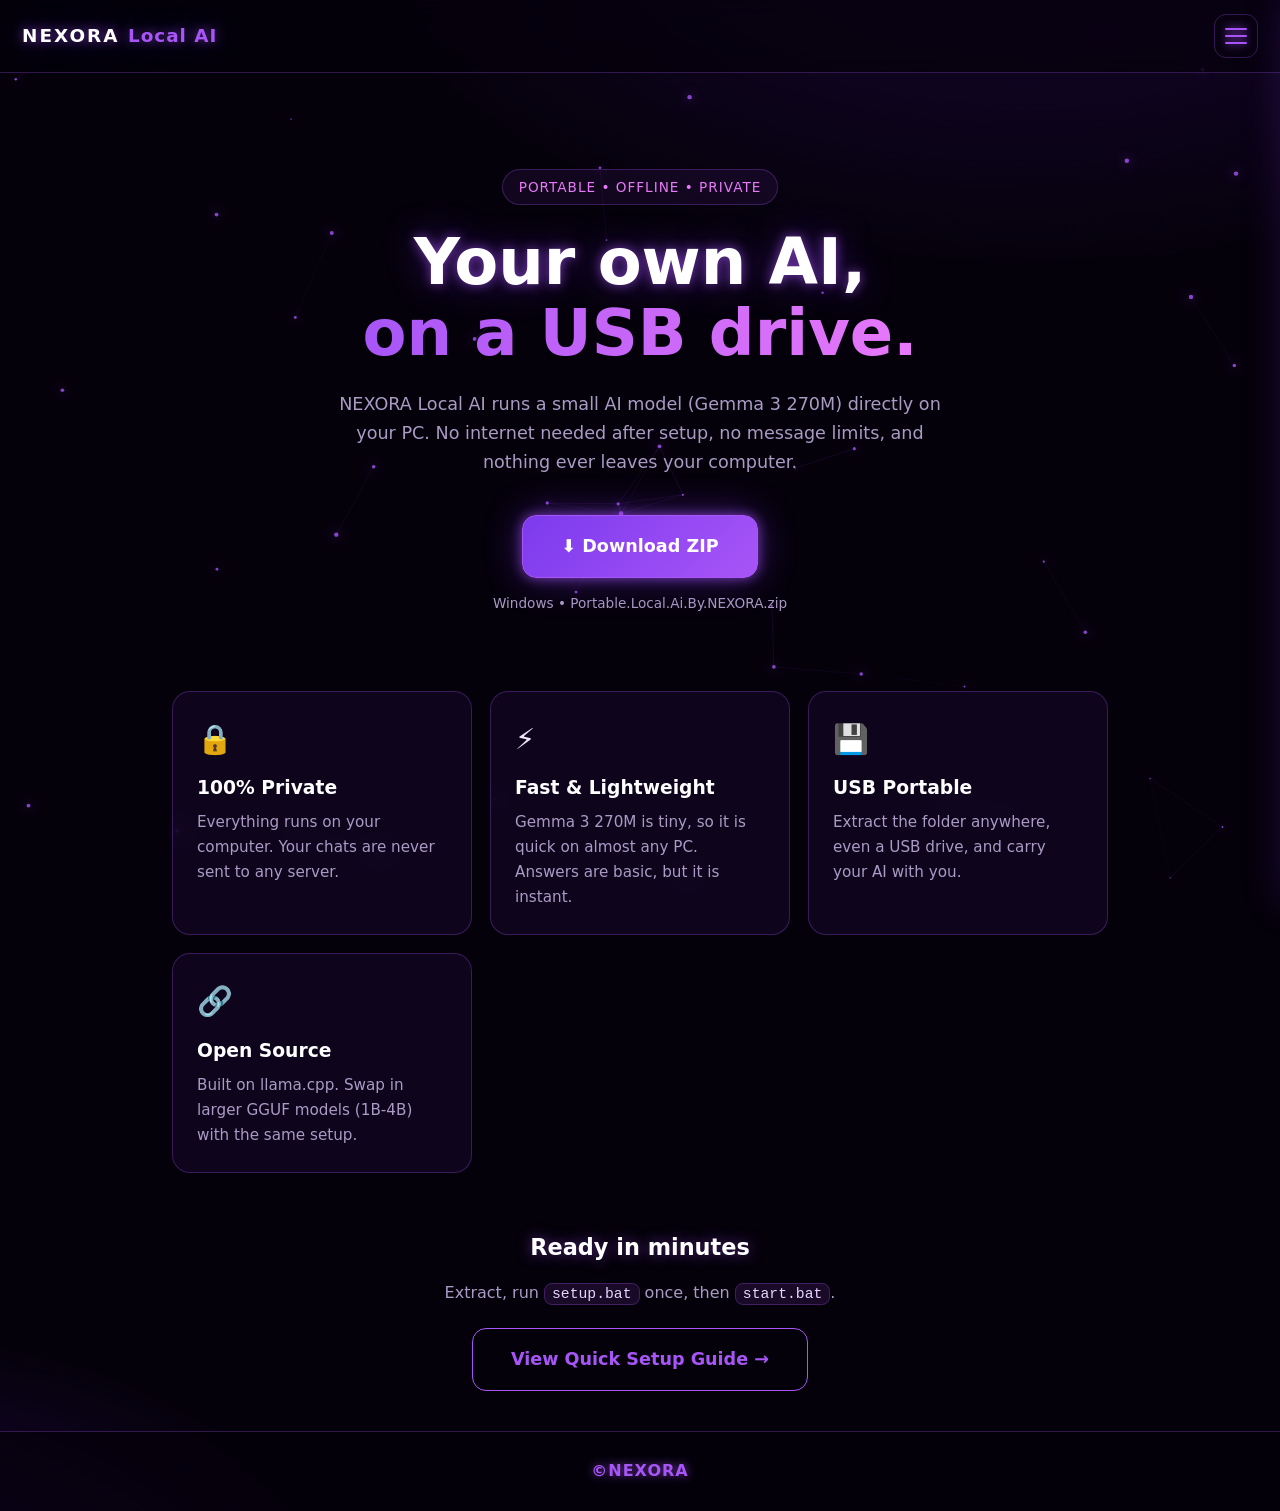
==== index.html @ 7d0a28db "Add files via upload" ====
<!DOCTYPE html>
<html lang="en">
<head>
  <meta charset="UTF-8">
  <meta name="viewport" content="width=device-width, initial-scale=1.0">
  <title>NEXORA Local AI - Portable Offline AI</title>
  <meta name="description" content="Run a small AI model (Gemma 3 270M) on your own PC or from a USB drive. No internet needed after setup, no message limits, nothing leaves your computer.">
  <link rel="stylesheet" href="style.css">
</head>
<body>
  <canvas id="bg-canvas"></canvas>

  <header class="topbar">
    <a class="brand" href="index.html">NEXORA <span>Local AI</span></a>
    <button class="menu-btn" id="menuBtn" aria-label="Open menu" aria-expanded="false" aria-controls="drawer">
      <span></span><span></span><span></span>
    </button>
  </header>

  <div class="overlay" id="overlay"></div>
  <nav class="drawer" id="drawer" aria-label="Main menu">
    <a href="index.html" class="active">Home</a>
    <a href="setup.html">Quick Setup Guide</a>
    <a href="https://github.com/nexora-org-web/NEXORA-local-AI" target="_blank" rel="noopener">Open Source (GitHub)</a>
    <a href="licenses.html">Licenses</a>
  </nav>

  <main>
    <section class="hero">
      <span class="badge fade-in">PORTABLE &bull; OFFLINE &bull; PRIVATE</span>
      <h1 class="fade-in d1">Your own AI,<br><span class="neon">on a USB drive.</span></h1>
      <p class="lead fade-in d2">
        NEXORA Local AI runs a small AI model (Gemma 3 270M) directly on your PC.
        No internet needed after setup, no message limits, and nothing ever leaves your computer.
      </p>

      <div class="btn-wrap slideup">
        <a class="btn" href="https://github.com/user-attachments/files/33340325/Portable.Local.Ai.By.NEXORA.zip" download>
          &#11015; Download ZIP
        </a>
        <p class="btn-note">Windows &bull; Portable.Local.Ai.By.NEXORA.zip</p>
      </div>
    </section>

    <section class="grid">
      <article class="card reveal">
        <div class="icon">&#128274;</div>
        <h3>100% Private</h3>
        <p>Everything runs on your computer. Your chats are never sent to any server.</p>
      </article>
      <article class="card reveal">
        <div class="icon">&#9889;</div>
        <h3>Fast &amp; Lightweight</h3>
        <p>Gemma 3 270M is tiny, so it is quick on almost any PC. Answers are basic, but it is instant.</p>
      </article>
      <article class="card reveal">
        <div class="icon">&#128190;</div>
        <h3>USB Portable</h3>
        <p>Extract the folder anywhere, even a USB drive, and carry your AI with you.</p>
      </article>
      <article class="card reveal">
        <div class="icon">&#128279;</div>
        <h3>Open Source</h3>
        <p>Built on llama.cpp. Swap in larger GGUF models (1B-4B) with the same setup.</p>
      </article>
    </section>

    <section class="reveal" style="margin-top:56px;text-align:center;">
      <h2>Ready in minutes</h2>
      <p style="color:var(--muted);margin-bottom:22px;">Extract, run <code>setup.bat</code> once, then <code>start.bat</code>.</p>
      <a class="btn ghost" href="setup.html">View Quick Setup Guide &rarr;</a>
    </section>
  </main>

  <footer class="footer">
    <a href="https://github.com/nexora-org-web/Nexora-Official" target="_blank" rel="noopener">&copy;NEXORA</a>
  </footer>

  <script src="script.js"></script>
</body>
</html>
---- style.css ----
:root {
  --bg: #05010b;
  --card: rgba(20, 8, 40, 0.65);
  --purple: #a855f7;
  --violet: #7c3aed;
  --pink: #e879f9;
  --text: #ece6f7;
  --muted: #a99bc4;
  --border: rgba(168, 85, 247, 0.28);
  --glow: 0 0 12px rgba(168, 85, 247, 0.65), 0 0 36px rgba(124, 58, 237, 0.45);
}

* { box-sizing: border-box; margin: 0; padding: 0; }
html { scroll-behavior: smooth; }

body {
  font-family: "Segoe UI", system-ui, -apple-system, Roboto, sans-serif;
  background: radial-gradient(1200px 700px at 80% -10%, #1b0838 0%, transparent 60%),
              radial-gradient(900px 600px at -10% 110%, #240a4d 0%, transparent 55%),
              var(--bg);
  color: var(--text);
  min-height: 100vh;
  display: flex;
  flex-direction: column;
  overflow-x: hidden;
  line-height: 1.65;
}

#bg-canvas {
  position: fixed;
  inset: 0;
  z-index: 0;
  pointer-events: none;
}

/* ---------- Top bar ---------- */
.topbar {
  position: sticky;
  top: 0;
  z-index: 50;
  display: flex;
  align-items: center;
  justify-content: space-between;
  padding: 14px 22px;
  background: rgba(5, 1, 11, 0.7);
  backdrop-filter: blur(12px);
  border-bottom: 1px solid var(--border);
  animation: dropIn 0.7s ease both;
}
.brand {
  color: #fff;
  text-decoration: none;
  font-weight: 800;
  letter-spacing: 2px;
  font-size: 1.15rem;
  text-shadow: var(--glow);
}
.brand span { color: var(--purple); font-weight: 600; letter-spacing: 1px; }

.menu-btn {
  width: 44px; height: 44px;
  background: transparent;
  border: 1px solid var(--border);
  border-radius: 12px;
  cursor: pointer;
  display: flex; flex-direction: column;
  align-items: center; justify-content: center;
  gap: 5px;
  transition: box-shadow 0.3s, border-color 0.3s;
}
.menu-btn:hover { border-color: var(--purple); box-shadow: var(--glow); }
.menu-btn span {
  display: block; width: 22px; height: 2px;
  background: var(--purple);
  border-radius: 2px;
  box-shadow: 0 0 8px var(--purple);
  transition: transform 0.35s ease, opacity 0.25s ease;
}
.menu-btn.open span:nth-child(1) { transform: translateY(7px) rotate(45deg); }
.menu-btn.open span:nth-child(2) { opacity: 0; }
.menu-btn.open span:nth-child(3) { transform: translateY(-7px) rotate(-45deg); }

/* ---------- Drawer ---------- */
.overlay {
  position: fixed; inset: 0; z-index: 60;
  background: rgba(0, 0, 0, 0.6);
  opacity: 0; visibility: hidden;
  transition: opacity 0.35s ease, visibility 0.35s;
}
.overlay.show { opacity: 1; visibility: visible; }

.drawer {
  position: fixed; top: 0; right: 0; bottom: 0;
  width: min(320px, 85vw);
  z-index: 70;
  background: linear-gradient(180deg, #12062a, #07020f);
  border-left: 1px solid var(--border);
  box-shadow: -10px 0 40px rgba(124, 58, 237, 0.25);
  padding: 90px 24px 24px;
  transform: translateX(105%);
  transition: transform 0.45s cubic-bezier(0.22, 1, 0.36, 1);
  display: flex; flex-direction: column; gap: 8px;
}
.drawer.open { transform: translateX(0); }
.drawer a {
  color: var(--text);
  text-decoration: none;
  padding: 14px 16px;
  border-radius: 12px;
  border: 1px solid transparent;
  font-weight: 600;
  opacity: 0;
  transform: translateX(30px);
  transition: all 0.3s ease;
}
.drawer.open a { opacity: 1; transform: translateX(0); }
.drawer.open a:nth-child(1) { transition-delay: 0.10s; }
.drawer.open a:nth-child(2) { transition-delay: 0.17s; }
.drawer.open a:nth-child(3) { transition-delay: 0.24s; }
.drawer.open a:nth-child(4) { transition-delay: 0.31s; }
.drawer a:hover, .drawer a.active {
  background: rgba(168, 85, 247, 0.14);
  border-color: var(--border);
  color: #fff;
  box-shadow: inset 0 0 18px rgba(168, 85, 247, 0.18);
}

/* ---------- Layout ---------- */
main {
  position: relative; z-index: 1;
  flex: 1;
  width: 100%;
  max-width: 980px;
  margin: 0 auto;
  padding: 56px 22px 40px;
}

.hero { text-align: center; padding: 40px 0 20px; }
.badge {
  display: inline-block;
  padding: 6px 16px;
  border: 1px solid var(--border);
  border-radius: 999px;
  color: var(--pink);
  font-size: 0.85rem;
  letter-spacing: 1px;
  background: rgba(168, 85, 247, 0.08);
  margin-bottom: 22px;
}
h1 {
  font-size: clamp(2.2rem, 7vw, 4rem);
  line-height: 1.1;
  font-weight: 800;
  color: #fff;
  text-shadow: var(--glow);
}
h1 .neon {
  background: linear-gradient(90deg, var(--purple), var(--pink), var(--violet));
  background-size: 200% auto;
  -webkit-background-clip: text; background-clip: text;
  -webkit-text-fill-color: transparent;
  animation: shine 5s linear infinite;
  text-shadow: none;
}
.hero p.lead {
  max-width: 640px;
  margin: 22px auto 0;
  color: var(--muted);
  font-size: 1.1rem;
}

/* ---------- Buttons ---------- */
.btn-wrap { margin-top: 38px; }
.btn {
  display: inline-flex; align-items: center; gap: 10px;
  padding: 16px 38px;
  border-radius: 14px;
  border: 1px solid var(--purple);
  background: linear-gradient(135deg, var(--violet), var(--purple));
  color: #fff;
  font-size: 1.1rem; font-weight: 700;
  text-decoration: none;
  cursor: pointer;
  box-shadow: var(--glow);
  transition: transform 0.25s ease, box-shadow 0.25s ease;
  position: relative; overflow: hidden;
}
.btn::after {
  content: ""; position: absolute; top: 0; left: -80%;
  width: 50%; height: 100%;
  background: linear-gradient(120deg, transparent, rgba(255, 255, 255, 0.35), transparent);
  transform: skewX(-20deg);
  animation: sweep 3.2s ease-in-out infinite;
}
.btn:hover { transform: translateY(-4px) scale(1.03); box-shadow: 0 0 22px var(--purple), 0 0 60px rgba(124, 58, 237, 0.7); color: #fff; }
.btn.ghost { background: transparent; box-shadow: none; color: var(--purple); }
.btn.ghost:hover { background: rgba(168, 85, 247, 0.12); }
.btn-note { margin-top: 14px; color: var(--muted); font-size: 0.85rem; }

.slideup { animation: slideUp 1s cubic-bezier(0.22, 1, 0.36, 1) 0.5s both; }

/* ---------- Cards ---------- */
.grid {
  display: grid;
  grid-template-columns: repeat(auto-fit, minmax(240px, 1fr));
  gap: 18px;
  margin-top: 56px;
}
.card {
  background: var(--card);
  border: 1px solid var(--border);
  border-radius: 18px;
  padding: 24px;
  backdrop-filter: blur(8px);
  transition: transform 0.35s ease, box-shadow 0.35s ease, border-color 0.35s;
}
.card:hover { transform: translateY(-6px); border-color: var(--purple); box-shadow: 0 10px 40px rgba(124, 58, 237, 0.3); }
.card .icon { font-size: 1.8rem; margin-bottom: 10px; }
.card h3 { color: #fff; margin-bottom: 6px; }
.card p { color: var(--muted); font-size: 0.95rem; }

/* ---------- Content pages ---------- */
.page-title { margin-bottom: 8px; font-size: clamp(1.9rem, 5vw, 2.8rem); }
.page-sub { color: var(--muted); margin-bottom: 36px; }
h2 { color: #fff; margin: 38px 0 14px; font-size: 1.4rem; text-shadow: 0 0 14px rgba(168, 85, 247, 0.5); }

.steps { list-style: none; counter-reset: step; display: grid; gap: 14px; }
.steps li {
  counter-increment: step;
  position: relative;
  background: var(--card);
  border: 1px solid var(--border);
  border-radius: 16px;
  padding: 18px 18px 18px 68px;
  transition: transform 0.3s, border-color 0.3s;
}
.steps li:hover { transform: translateX(6px); border-color: var(--purple); }
.steps li::before {
  content: counter(step);
  position: absolute; left: 18px; top: 16px;
  width: 36px; height: 36px; border-radius: 50%;
  display: grid; place-items: center;
  background: linear-gradient(135deg, var(--violet), var(--purple));
  color: #fff; font-weight: 800;
  box-shadow: var(--glow);
}
.steps small { color: var(--muted); display: block; margin-top: 4px; }

code, pre {
  font-family: Consolas, "Courier New", monospace;
  background: rgba(168, 85, 247, 0.12);
  border: 1px solid var(--border);
  border-radius: 8px;
  color: #e9d5ff;
}
code { padding: 2px 7px; font-size: 0.92em; }
pre { padding: 16px; overflow-x: auto; line-height: 1.5; }
a { color: var(--pink); }
a:hover { color: #fff; }

.note {
  border-left: 3px solid var(--purple);
  background: rgba(168, 85, 247, 0.08);
  padding: 12px 16px; border-radius: 0 12px 12px 0;
  color: var(--muted); margin: 18px 0;
}

.link-list { list-style: none; display: grid; gap: 14px; }
.link-list li {
  background: var(--card);
  border: 1px solid var(--border);
  border-radius: 16px;
  padding: 18px 20px;
  transition: transform 0.3s, border-color 0.3s;
}
.link-list li:hover { transform: translateY(-4px); border-color: var(--purple); }
.link-list strong { color: #fff; display: block; margin-bottom: 4px; }
.link-list span { color: var(--muted); font-size: 0.92rem; display: block; margin-bottom: 8px; }

/* ---------- Footer ---------- */
.footer {
  position: relative; z-index: 1;
  text-align: center;
  padding: 26px 16px;
  border-top: 1px solid var(--border);
  background: rgba(5, 1, 11, 0.7);
}
.footer a {
  color: var(--purple);
  text-decoration: none;
  font-weight: 700;
  letter-spacing: 1px;
  text-shadow: 0 0 10px rgba(168, 85, 247, 0.7);
  transition: color 0.3s, text-shadow 0.3s;
}
.footer a:hover { color: #fff; text-shadow: var(--glow); }

/* ---------- Scroll reveal ---------- */
.reveal { opacity: 0; transform: translateY(40px); transition: opacity 0.8s ease, transform 0.8s cubic-bezier(0.22, 1, 0.36, 1); }
.reveal.visible { opacity: 1; transform: translateY(0); }

/* ---------- Keyframes ---------- */
@keyframes slideUp { from { opacity: 0; transform: translateY(70px); } to { opacity: 1; transform: translateY(0); } }
@keyframes dropIn { from { opacity: 0; transform: translateY(-30px); } to { opacity: 1; transform: translateY(0); } }
@keyframes shine { to { background-position: 200% center; } }
@keyframes sweep { 0%, 60% { left: -80%; } 100% { left: 140%; } }
@keyframes fadeIn { from { opacity: 0; transform: translateY(24px); } to { opacity: 1; transform: translateY(0); } }

.fade-in { animation: fadeIn 0.9s ease both; }
.fade-in.d1 { animation-delay: 0.15s; }
.fade-in.d2 { animation-delay: 0.3s; }

@media (prefers-reduced-motion: reduce) {
  *, *::before, *::after { animation: none !important; transition: none !important; }
  .reveal { opacity: 1; transform: none; }
}
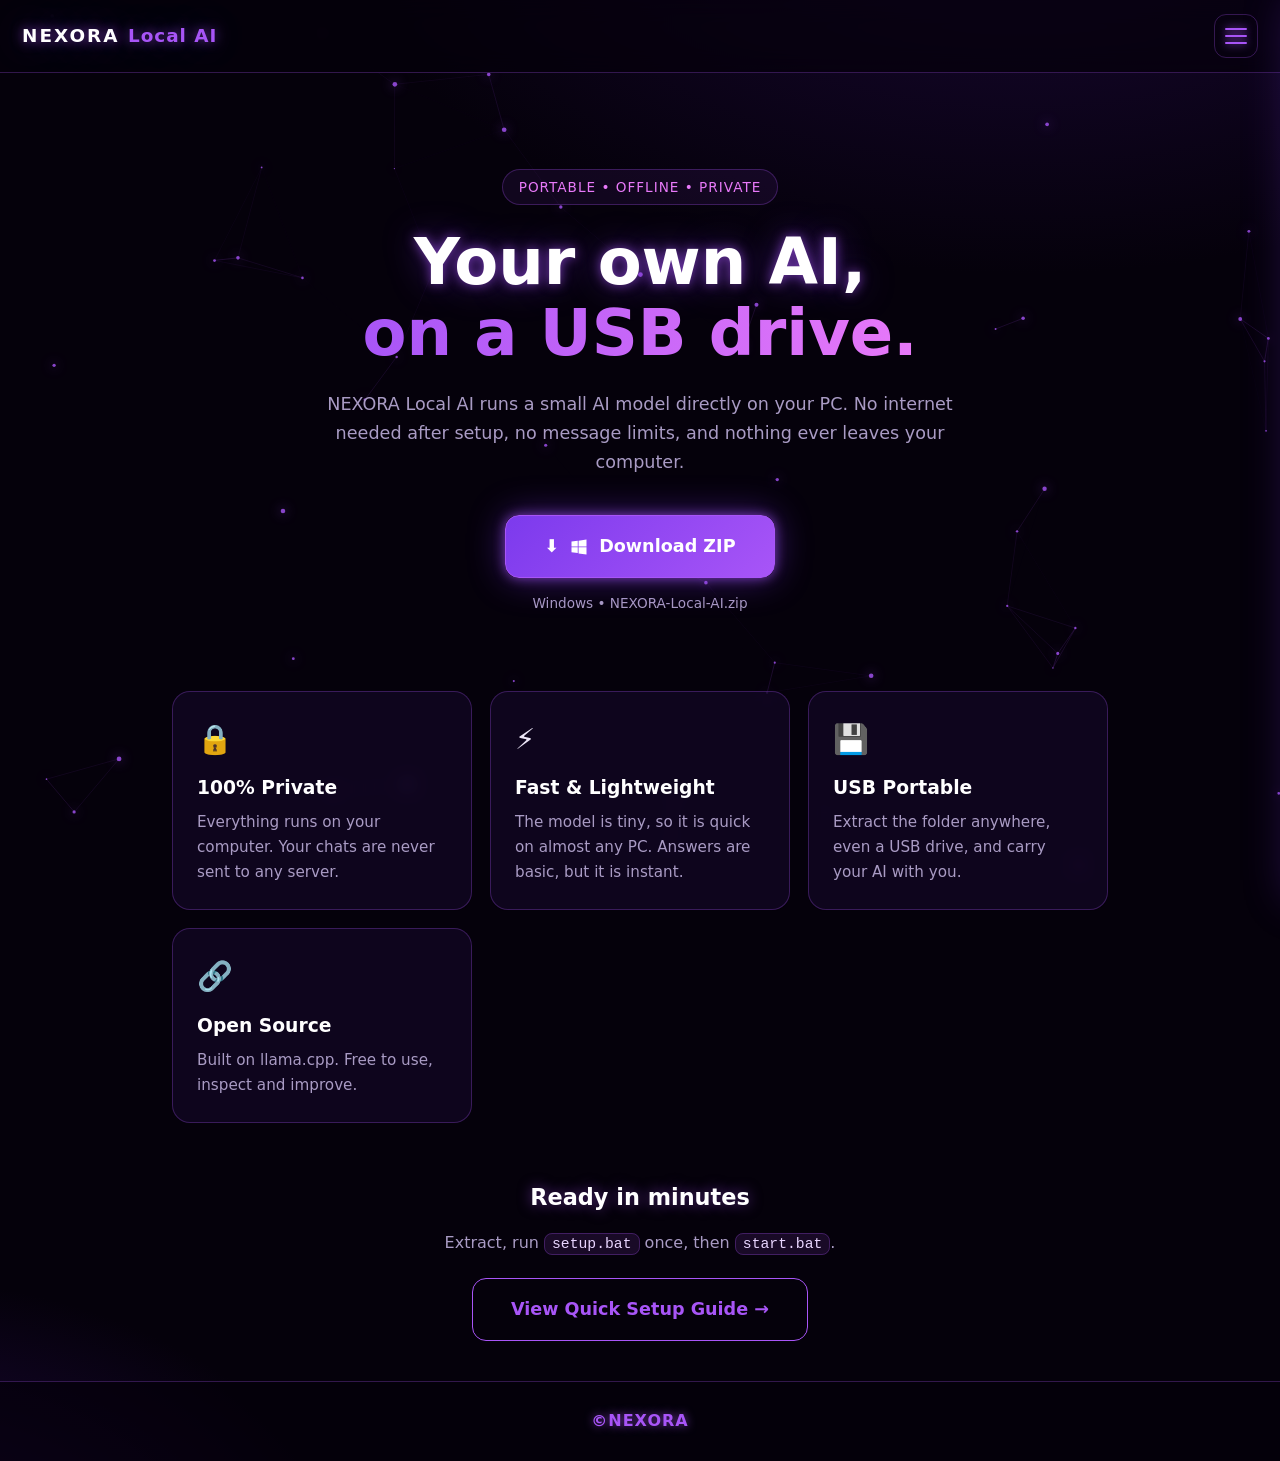
==== commit 097c904c: "Add files via upload" ====
--- a/index.html
+++ b/index.html
@@ -4,7 +4,7 @@
   <meta charset="UTF-8">
   <meta name="viewport" content="width=device-width, initial-scale=1.0">
   <title>NEXORA Local AI - Portable Offline AI</title>
-  <meta name="description" content="Run a small AI model (Gemma 3 270M) on your own PC or from a USB drive. No internet needed after setup, no message limits, nothing leaves your computer.">
+  <meta name="description" content="Run a small AI model on your own PC or from a USB drive. No internet needed after setup, no message limits, nothing leaves your computer.">
   <link rel="stylesheet" href="style.css">
 </head>
 <body>
@@ -22,7 +22,6 @@
     <a href="index.html" class="active">Home</a>
     <a href="setup.html">Quick Setup Guide</a>
     <a href="https://github.com/nexora-org-web/NEXORA-local-AI" target="_blank" rel="noopener">Open Source (GitHub)</a>
-    <a href="licenses.html">Licenses</a>
   </nav>
 
   <main>
@@ -30,15 +29,15 @@
       <span class="badge fade-in">PORTABLE &bull; OFFLINE &bull; PRIVATE</span>
       <h1 class="fade-in d1">Your own AI,<br><span class="neon">on a USB drive.</span></h1>
       <p class="lead fade-in d2">
-        NEXORA Local AI runs a small AI model (Gemma 3 270M) directly on your PC.
+        NEXORA Local AI runs a small AI model directly on your PC.
         No internet needed after setup, no message limits, and nothing ever leaves your computer.
       </p>
 
       <div class="btn-wrap slideup">
-        <a class="btn" href="https://github.com/user-attachments/files/33340325/Portable.Local.Ai.By.NEXORA.zip" download>
-          &#11015; Download ZIP
+        <a class="btn" href="https://github.com/user-attachments/files/33502758/NEXORA-Local-AI.zip" download>
+          &#11015; <svg width="20" height="20" viewBox="0 0 24 24" fill="currentColor" aria-hidden="true"><path d="M3 5.5 10.5 4.5v6.8H3zM11.5 4.4 21 3v8.3h-9.5zM3 12.3h7.5v6.9L3 18.2zM11.5 12.3H21V21l-9.5-1.3z"/></svg> Download ZIP
         </a>
-        <p class="btn-note">Windows &bull; Portable.Local.Ai.By.NEXORA.zip</p>
+        <p class="btn-note">Windows &bull; NEXORA-Local-AI.zip</p>
       </div>
     </section>
 
@@ -51,7 +50,7 @@
       <article class="card reveal">
         <div class="icon">&#9889;</div>
         <h3>Fast &amp; Lightweight</h3>
-        <p>Gemma 3 270M is tiny, so it is quick on almost any PC. Answers are basic, but it is instant.</p>
+        <p>The model is tiny, so it is quick on almost any PC. Answers are basic, but it is instant.</p>
       </article>
       <article class="card reveal">
         <div class="icon">&#128190;</div>
@@ -61,7 +60,7 @@
       <article class="card reveal">
         <div class="icon">&#128279;</div>
         <h3>Open Source</h3>
-        <p>Built on llama.cpp. Swap in larger GGUF models (1B-4B) with the same setup.</p>
+        <p>Built on llama.cpp. Free to use, inspect and improve.</p>
       </article>
     </section>
 
